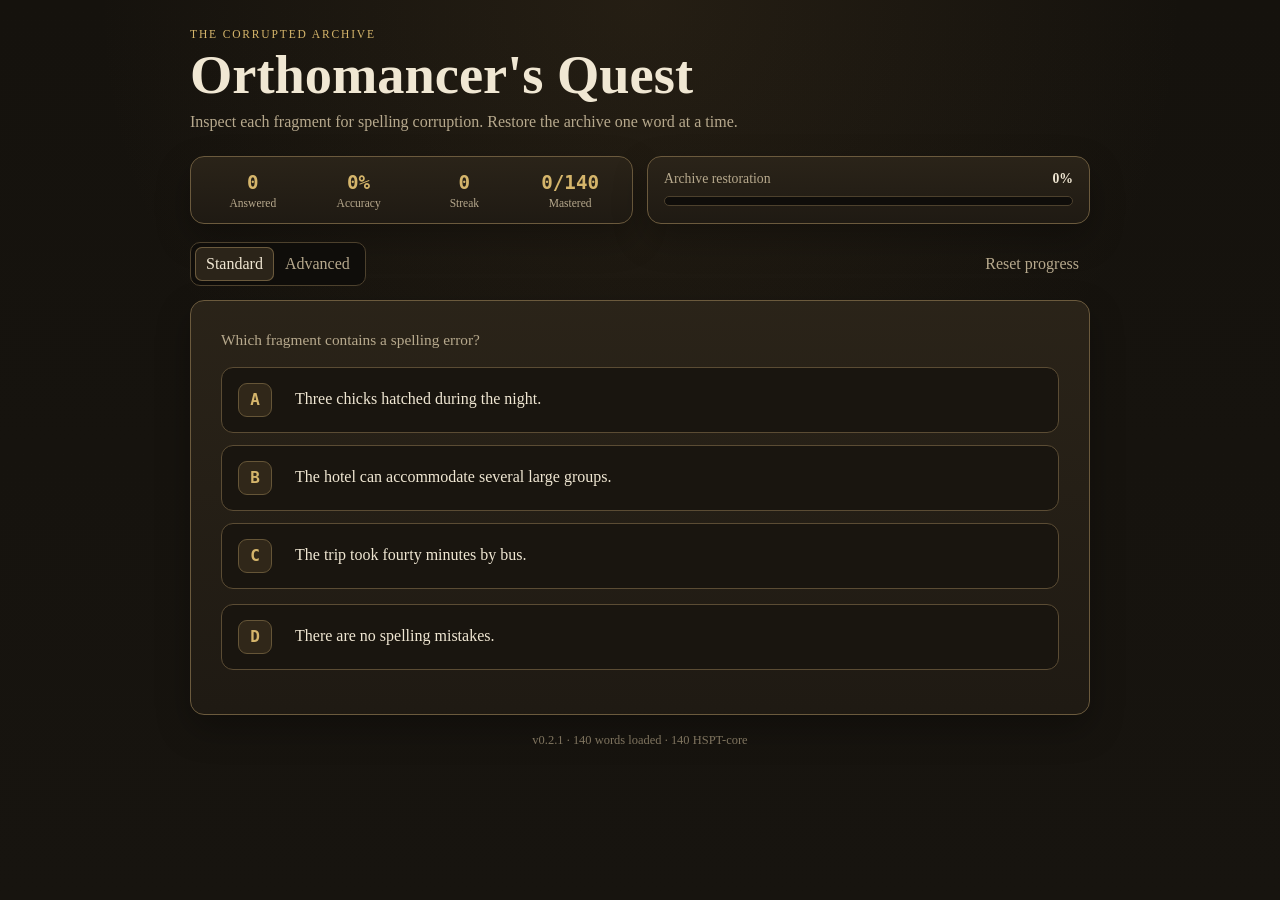
==== index.html @ dee21d88 "Cache-bust static assets with app version" ====
<!doctype html>
<html lang="en">
<head>
  <meta charset="utf-8">
  <meta name="viewport" content="width=device-width, initial-scale=1">
  <meta name="theme-color" content="#17140f">
  <title>Orthomancer's Quest</title>
  <link rel="stylesheet" href="style.css?v=0.2.1">
</head>
<body>
  <main class="app-shell">
    <header>
      <div class="kicker">The Corrupted Archive</div>
      <h1>Orthomancer's Quest</h1>
      <p class="subtitle">Inspect each fragment for spelling corruption. Restore the archive one word at a time.</p>
    </header>

    <section class="top-grid" aria-label="Progress">
      <div class="panel stats">
        <div class="stat">
          <span class="stat-value" id="answered">0</span>
          <span class="stat-label">Answered</span>
        </div>
        <div class="stat">
          <span class="stat-value" id="accuracy">0%</span>
          <span class="stat-label">Accuracy</span>
        </div>
        <div class="stat">
          <span class="stat-value" id="streak">0</span>
          <span class="stat-label">Streak</span>
        </div>
        <div class="stat">
          <span class="stat-value"><span id="mastered">0</span>/<span id="mastered-total">0</span></span>
          <span class="stat-label">Mastered</span>
        </div>
      </div>

      <div class="panel restoration">
        <div class="restoration-row">
          <span class="restoration-title">Archive restoration</span>
          <strong id="restoration-percent">0%</strong>
        </div>
        <div class="progress-track" aria-hidden="true">
          <div class="progress-fill" id="restoration-fill"></div>
        </div>
      </div>
    </section>

    <div class="controls">
      <div class="mode-switch" aria-label="Difficulty mode">
        <button id="mode-standard" type="button">Standard</button>
        <button id="mode-advanced" type="button">Advanced</button>
      </div>
      <button class="reset-button" id="reset-progress" type="button">Reset progress</button>
    </div>

    <section class="panel study-card" aria-live="polite">
      <p class="prompt" id="prompt"></p>
      <div class="sentences" id="sentences"></div>
      <div class="feedback hidden" id="feedback"></div>
      <div class="next-row">
        <button class="next-button hidden" id="next-button" type="button">Next fragment</button>
      </div>
    </section>

    <p class="footer-note"><span id="build-version">Build loading…</span> · <span id="corpus-status">Corpus loading…</span></p>
  </main>

  <script src="words.js?v=0.2.1"></script>
  <script src="app.js?v=0.2.1"></script>
</body>
</html>
---- style.css ----
:root {
  color-scheme: dark;
  --bg: #17140f;
  --panel: #211c14;
  --panel-2: #2b2419;
  --border: #6b5a3d;
  --text: #f0e7d3;
  --muted: #b7a98d;
  --accent: #d5b56b;
  --accent-2: #8aa57a;
  --danger: #bf6f62;
  --good: #7da070;
  --shadow: rgba(0, 0, 0, 0.28);
}

* { box-sizing: border-box; }

body {
  margin: 0;
  min-height: 100vh;
  background:
    radial-gradient(circle at top, rgba(133, 103, 58, 0.14), transparent 34rem),
    linear-gradient(180deg, #15120d 0%, var(--bg) 100%);
  color: var(--text);
  font-family: Georgia, "Times New Roman", serif;
}

button {
  font: inherit;
}

.app-shell {
  width: min(900px, calc(100% - 28px));
  margin: 0 auto;
  padding: 28px 0 48px;
}

header {
  margin-bottom: 22px;
}

.kicker {
  color: var(--accent);
  text-transform: uppercase;
  letter-spacing: 0.16em;
  font-size: 0.72rem;
  margin-bottom: 8px;
}

h1 {
  font-size: clamp(2rem, 6vw, 3.4rem);
  line-height: 1;
  margin: 0 0 8px;
  font-weight: 600;
}

.subtitle {
  color: var(--muted);
  margin: 0;
  max-width: 680px;
  line-height: 1.5;
}

.top-grid {
  display: grid;
  grid-template-columns: 1fr 1fr;
  gap: 14px;
  margin-bottom: 18px;
}

.panel {
  background: linear-gradient(180deg, rgba(43, 36, 25, 0.96), rgba(31, 26, 19, 0.98));
  border: 1px solid var(--border);
  border-radius: 14px;
  box-shadow: 0 14px 34px var(--shadow);
}

.stats {
  display: grid;
  grid-template-columns: repeat(4, 1fr);
  gap: 10px;
  padding: 14px;
}

.stat {
  text-align: center;
}

.stat-value {
  display: block;
  font-family: ui-monospace, SFMono-Regular, Menlo, Consolas, monospace;
  color: var(--accent);
  font-size: 1.2rem;
  font-weight: 700;
}

.stat-label {
  display: block;
  color: var(--muted);
  font-size: 0.72rem;
  margin-top: 3px;
}

.restoration {
  padding: 14px 16px;
}

.restoration-row {
  display: flex;
  justify-content: space-between;
  gap: 12px;
  font-size: 0.86rem;
  margin-bottom: 9px;
}

.restoration-title {
  color: var(--muted);
}

.progress-track {
  height: 10px;
  border-radius: 999px;
  background: #0f0d0a;
  border: 1px solid #4d412d;
  overflow: hidden;
}

.progress-fill {
  height: 100%;
  width: 0;
  background: linear-gradient(90deg, #7d8459, #c5a45e);
  transition: width 220ms ease;
}

.controls {
  display: flex;
  justify-content: space-between;
  gap: 12px;
  align-items: center;
  margin-bottom: 14px;
}

.mode-switch {
  display: inline-flex;
  padding: 4px;
  border-radius: 10px;
  background: #0f0d0a;
  border: 1px solid #4d412d;
}

.mode-switch button,
.reset-button {
  border: 0;
  border-radius: 7px;
  padding: 8px 11px;
  cursor: pointer;
  color: var(--muted);
  background: transparent;
}

.mode-switch button.active {
  background: var(--panel-2);
  color: var(--text);
  box-shadow: inset 0 0 0 1px var(--border);
}

.reset-button:hover,
.mode-switch button:hover {
  color: var(--text);
}

.study-card {
  padding: clamp(18px, 4vw, 30px);
}

.prompt {
  color: var(--muted);
  margin: 0 0 18px;
  font-size: 0.96rem;
}

.sentences {
  display: grid;
  gap: 12px;
}

.sentence-choice {
  width: 100%;
  display: grid;
  grid-template-columns: 44px 1fr;
  gap: 13px;
  align-items: start;
  text-align: left;
  border: 1px solid #5b4c34;
  background: #19150f;
  color: var(--text);
  border-radius: 12px;
  padding: 15px 16px;
  cursor: pointer;
  line-height: 1.5;
  transition: transform 100ms ease, border-color 100ms ease, background 100ms ease;
}

.sentence-choice:hover:not(:disabled) {
  transform: translateY(-1px);
  border-color: var(--accent);
  background: #201a12;
}

.sentence-choice:focus-visible,
.word-token:focus-visible,
.next-button:focus-visible,
.mode-switch button:focus-visible,
.reset-button:focus-visible {
  outline: 2px solid var(--accent);
  outline-offset: 2px;
}

.sentence-choice:disabled {
  cursor: default;
  opacity: 0.62;
}

.sentence-choice.selected {
  opacity: 1;
  border-color: var(--accent);
  background: #241d13;
}

.choice-letter {
  display: inline-grid;
  place-items: center;
  width: 34px;
  height: 34px;
  border-radius: 9px;
  background: #302719;
  border: 1px solid #655537;
  color: var(--accent);
  font-family: ui-monospace, SFMono-Regular, Menlo, Consolas, monospace;
  font-weight: 800;
}

.sentence-text {
  padding-top: 4px;
}

.no-mistakes {
  margin-top: 3px;
}

.word-token {
  border: 0;
  border-bottom: 1px solid transparent;
  background: transparent;
  color: inherit;
  padding: 0 2px 2px;
  cursor: pointer;
}

.word-token:hover {
  color: var(--accent);
  border-bottom-color: var(--accent);
}

.word-token.token-correct {
  color: #b7d4a8;
  border-bottom-color: var(--good);
}

.word-token.token-wrong {
  color: #e1a196;
  border-bottom-color: var(--danger);
}

.feedback {
  margin-top: 16px;
  border-radius: 11px;
  padding: 14px 16px;
  line-height: 1.45;
  border: 1px solid;
}

.feedback.correct {
  background: rgba(96, 126, 82, 0.14);
  border-color: #647f57;
}

.feedback.wrong {
  background: rgba(151, 76, 66, 0.13);
  border-color: #865248;
}

.feedback-heading {
  font-weight: 700;
  margin-bottom: 4px;
}

.mastery-note {
  display: inline-block;
  margin-left: 8px;
  color: var(--muted);
  font-size: 0.82rem;
}

.next-row {
  display: flex;
  justify-content: flex-end;
  margin-top: 14px;
}

.next-button {
  border: 1px solid #8a744c;
  background: #3a2f1e;
  color: var(--text);
  border-radius: 10px;
  padding: 11px 18px;
  cursor: pointer;
  font-weight: 700;
}

.next-button:hover {
  background: #463924;
}

.hidden {
  display: none !important;
}

.footer-note {
  color: #7f745f;
  text-align: center;
  font-size: 0.78rem;
  margin-top: 18px;
}

@media (max-width: 680px) {
  .app-shell {
    width: min(100% - 18px, 900px);
    padding-top: 18px;
  }

  .top-grid {
    grid-template-columns: 1fr;
  }

  .controls {
    align-items: stretch;
    flex-direction: column;
  }

  .mode-switch {
    display: grid;
    grid-template-columns: 1fr 1fr;
  }

  .stats {
    padding: 12px 8px;
  }

  .stat-value {
    font-size: 1rem;
  }

  .sentence-choice {
    grid-template-columns: 39px 1fr;
    gap: 10px;
    padding: 13px 12px;
  }

  .choice-letter {
    width: 31px;
    height: 31px;
  }
}
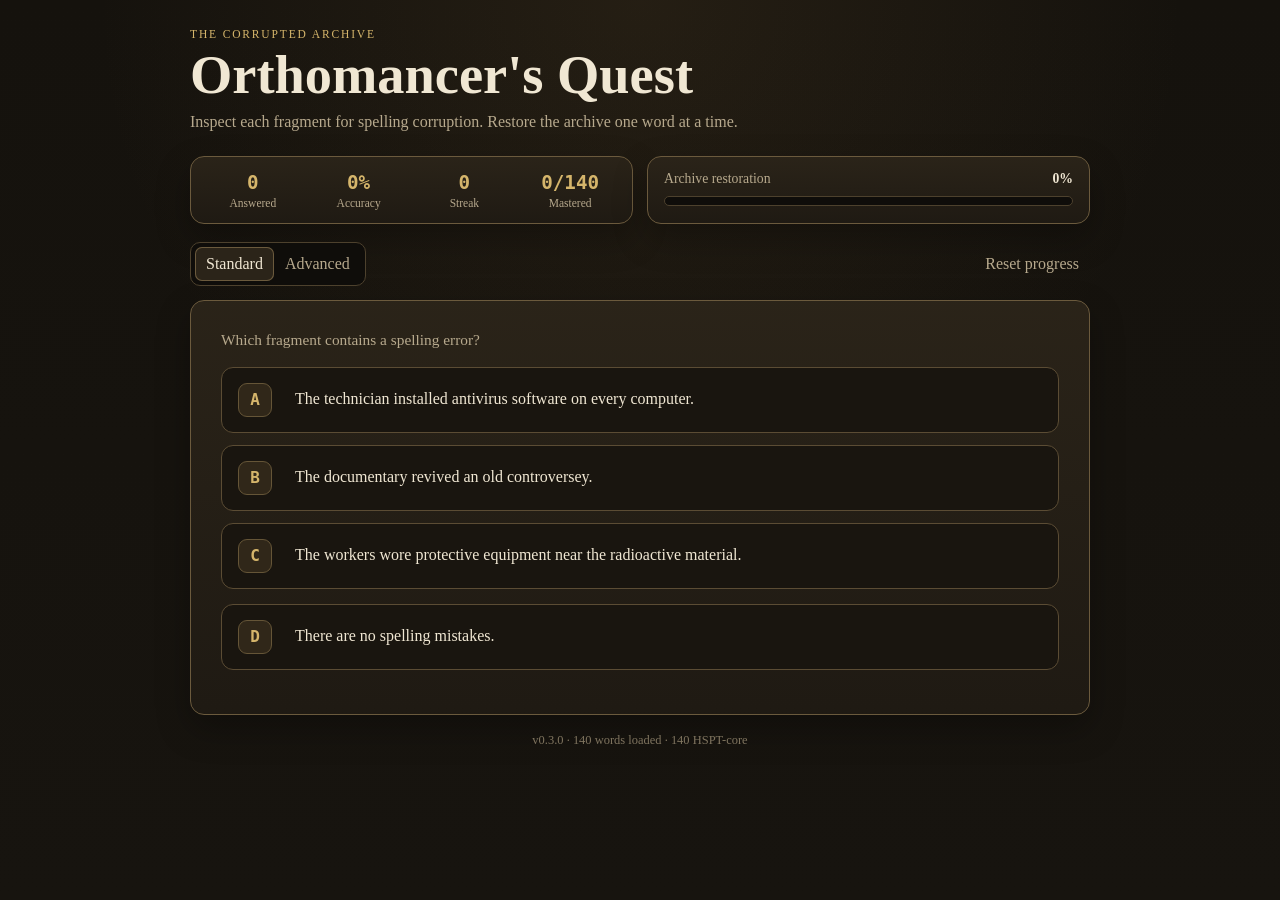
==== commit f5fd3929: "Load versioned deterministic game core before UI" ====
--- a/index.html
+++ b/index.html
@@ -5,7 +5,7 @@
   <meta name="viewport" content="width=device-width, initial-scale=1">
   <meta name="theme-color" content="#17140f">
   <title>Orthomancer's Quest</title>
-  <link rel="stylesheet" href="style.css?v=0.2.1">
+  <link rel="stylesheet" href="style.css?v=0.3.0">
 </head>
 <body>
   <main class="app-shell">
@@ -66,7 +66,8 @@
     <p class="footer-note"><span id="build-version">Build loading…</span> · <span id="corpus-status">Corpus loading…</span></p>
   </main>
 
-  <script src="words.js?v=0.2.1"></script>
-  <script src="app.js?v=0.2.1"></script>
+  <script src="words.js?v=0.3.0"></script>
+  <script src="game-core.js?v=0.3.0"></script>
+  <script src="app.js?v=0.3.0"></script>
 </body>
 </html>
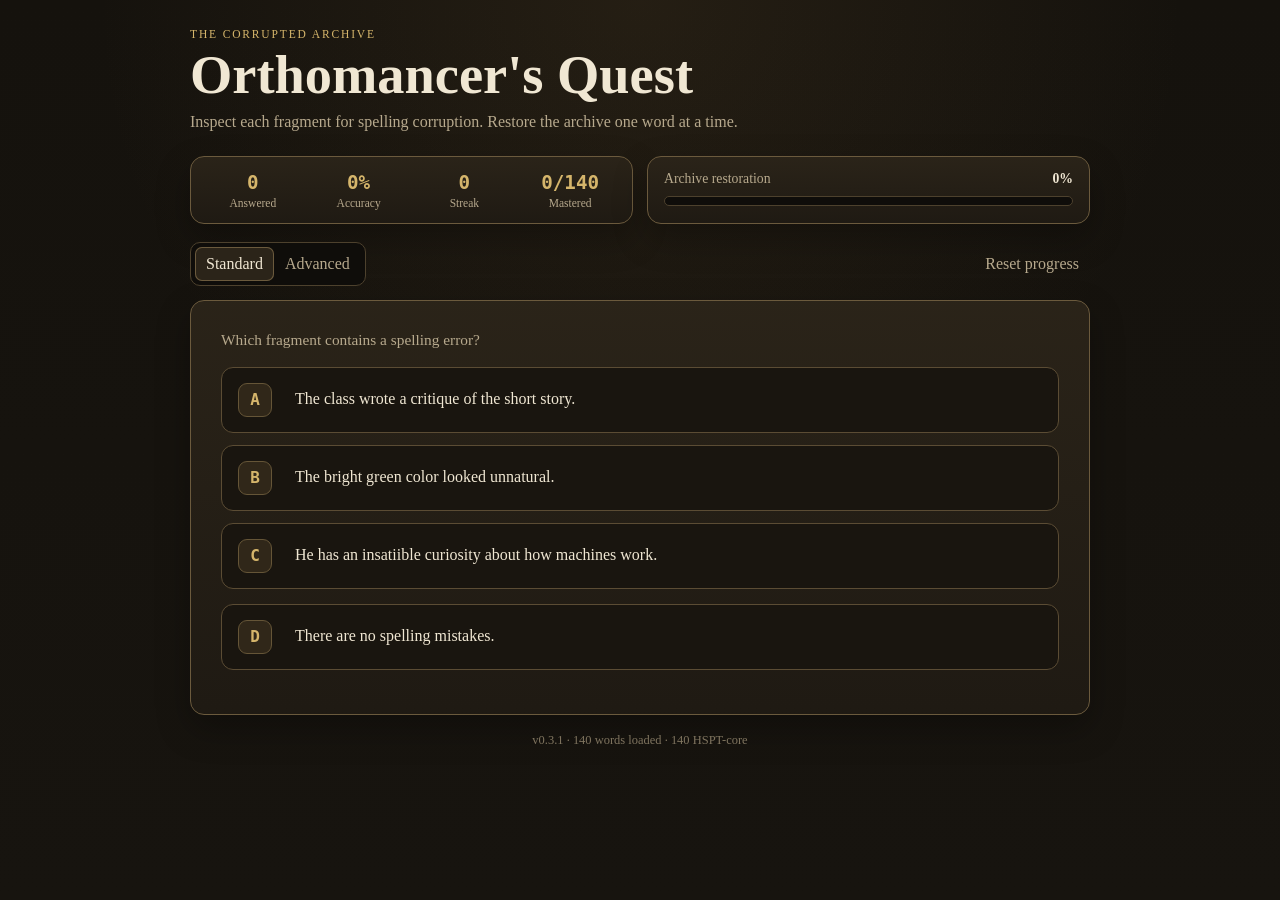
==== commit c8040832: "Cache-bust v0.3.1 adaptive review assets" ====
--- a/index.html
+++ b/index.html
@@ -5,7 +5,7 @@
   <meta name="viewport" content="width=device-width, initial-scale=1">
   <meta name="theme-color" content="#17140f">
   <title>Orthomancer's Quest</title>
-  <link rel="stylesheet" href="style.css?v=0.3.0">
+  <link rel="stylesheet" href="style.css?v=0.3.1">
 </head>
 <body>
   <main class="app-shell">
@@ -66,8 +66,8 @@
     <p class="footer-note"><span id="build-version">Build loading…</span> · <span id="corpus-status">Corpus loading…</span></p>
   </main>
 
-  <script src="words.js?v=0.3.0"></script>
-  <script src="game-core.js?v=0.3.0"></script>
-  <script src="app.js?v=0.3.0"></script>
+  <script src="words.js?v=0.3.1"></script>
+  <script src="game-core.js?v=0.3.1"></script>
+  <script src="app.js?v=0.3.1"></script>
 </body>
 </html>
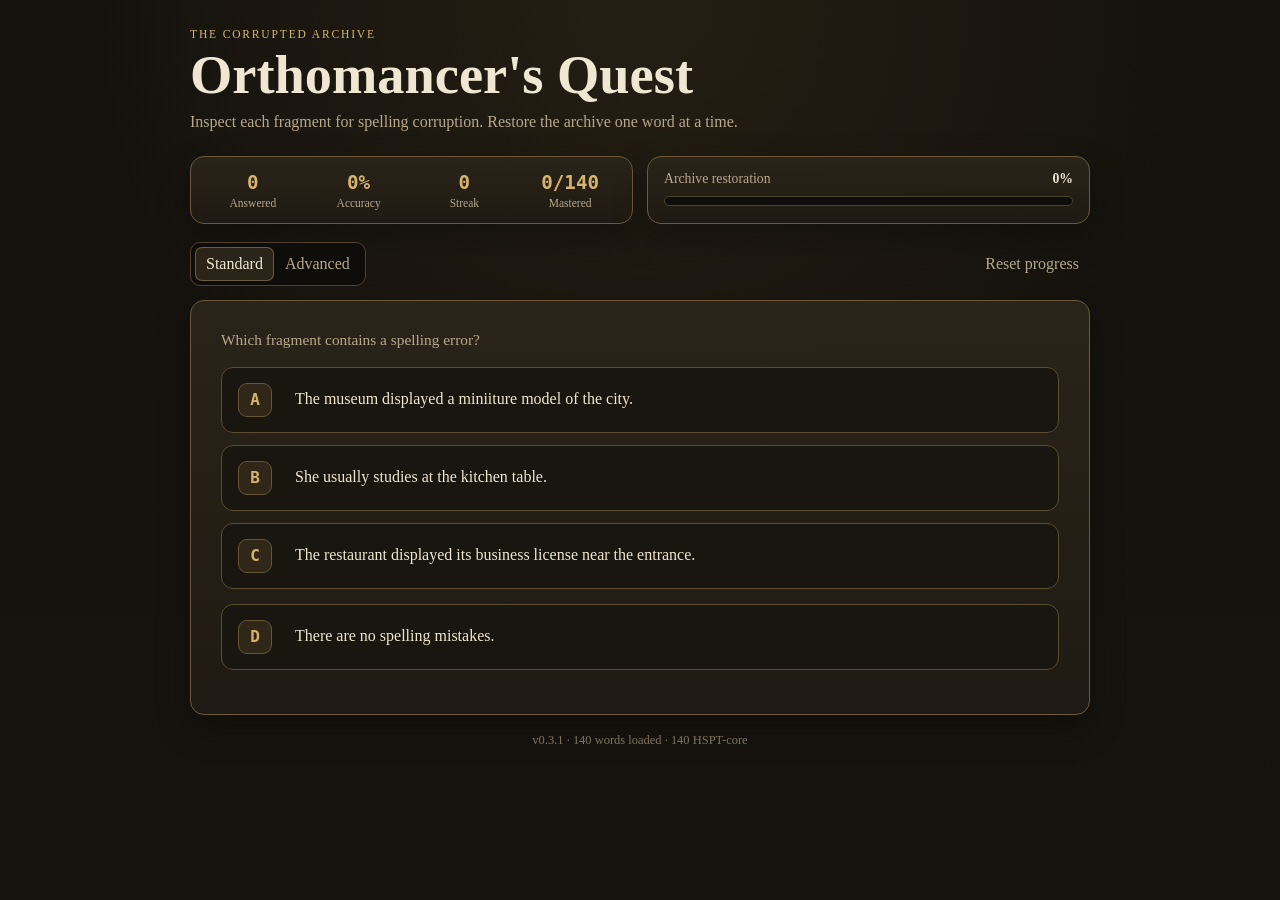
==== commit 451144b0: "Load curated HSPT corpus overrides" ====
--- a/index.html
+++ b/index.html
@@ -67,6 +67,7 @@
   </main>
 
   <script src="words.js?v=0.3.1"></script>
+  <script src="corpus-curation.js?v=0.3.1"></script>
   <script src="game-core.js?v=0.3.1"></script>
   <script src="app.js?v=0.3.1"></script>
 </body>
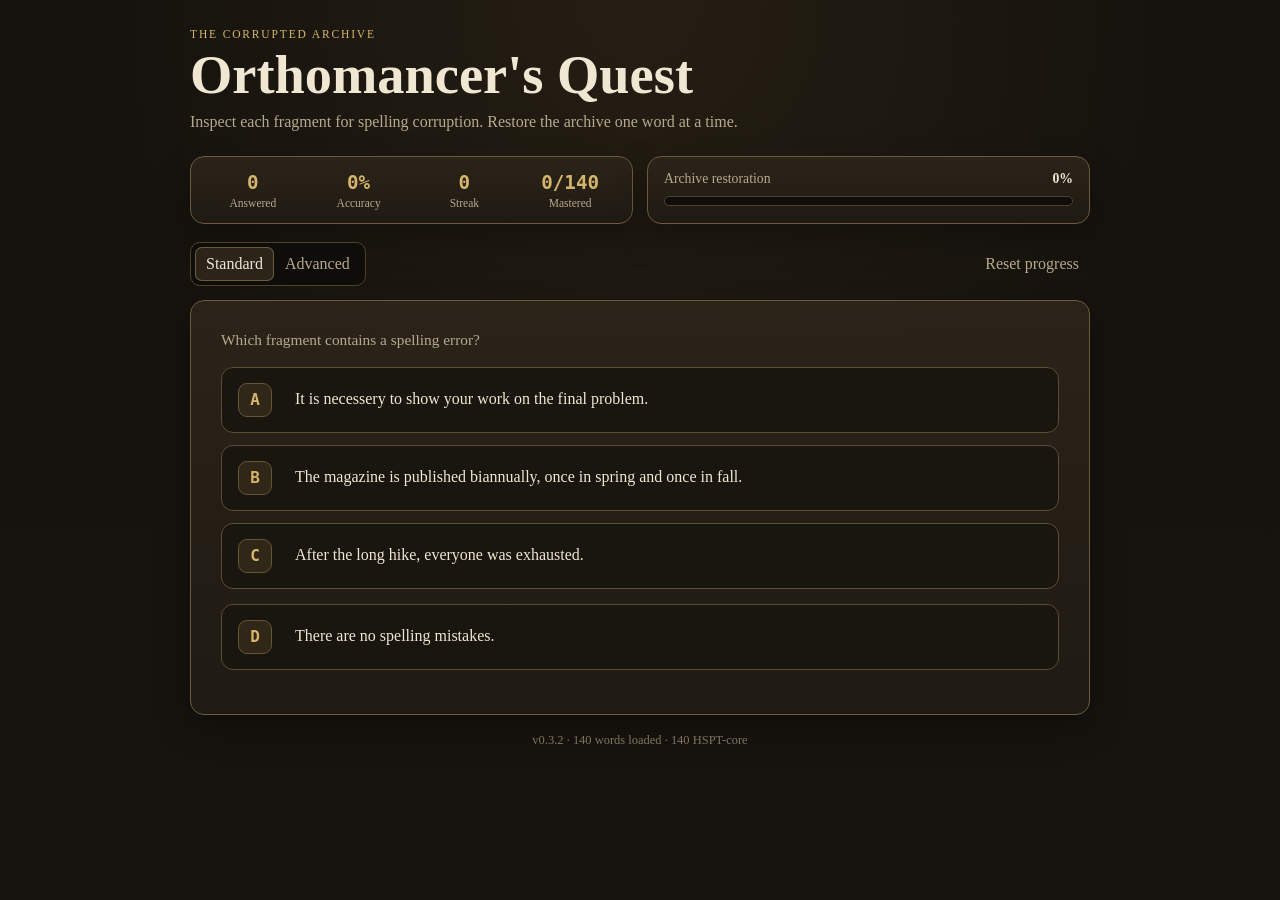
==== commit 8e408405: "Cache-bust corpus QA build" ====
--- a/index.html
+++ b/index.html
@@ -5,7 +5,7 @@
   <meta name="viewport" content="width=device-width, initial-scale=1">
   <meta name="theme-color" content="#17140f">
   <title>Orthomancer's Quest</title>
-  <link rel="stylesheet" href="style.css?v=0.3.1">
+  <link rel="stylesheet" href="style.css?v=0.3.2">
 </head>
 <body>
   <main class="app-shell">
@@ -66,9 +66,9 @@
     <p class="footer-note"><span id="build-version">Build loading…</span> · <span id="corpus-status">Corpus loading…</span></p>
   </main>
 
-  <script src="words.js?v=0.3.1"></script>
-  <script src="corpus-curation.js?v=0.3.1"></script>
-  <script src="game-core.js?v=0.3.1"></script>
-  <script src="app.js?v=0.3.1"></script>
+  <script src="words.js?v=0.3.2"></script>
+  <script src="corpus-curation.js?v=0.3.2"></script>
+  <script src="game-core.js?v=0.3.2"></script>
+  <script src="app.js?v=0.3.2"></script>
 </body>
 </html>
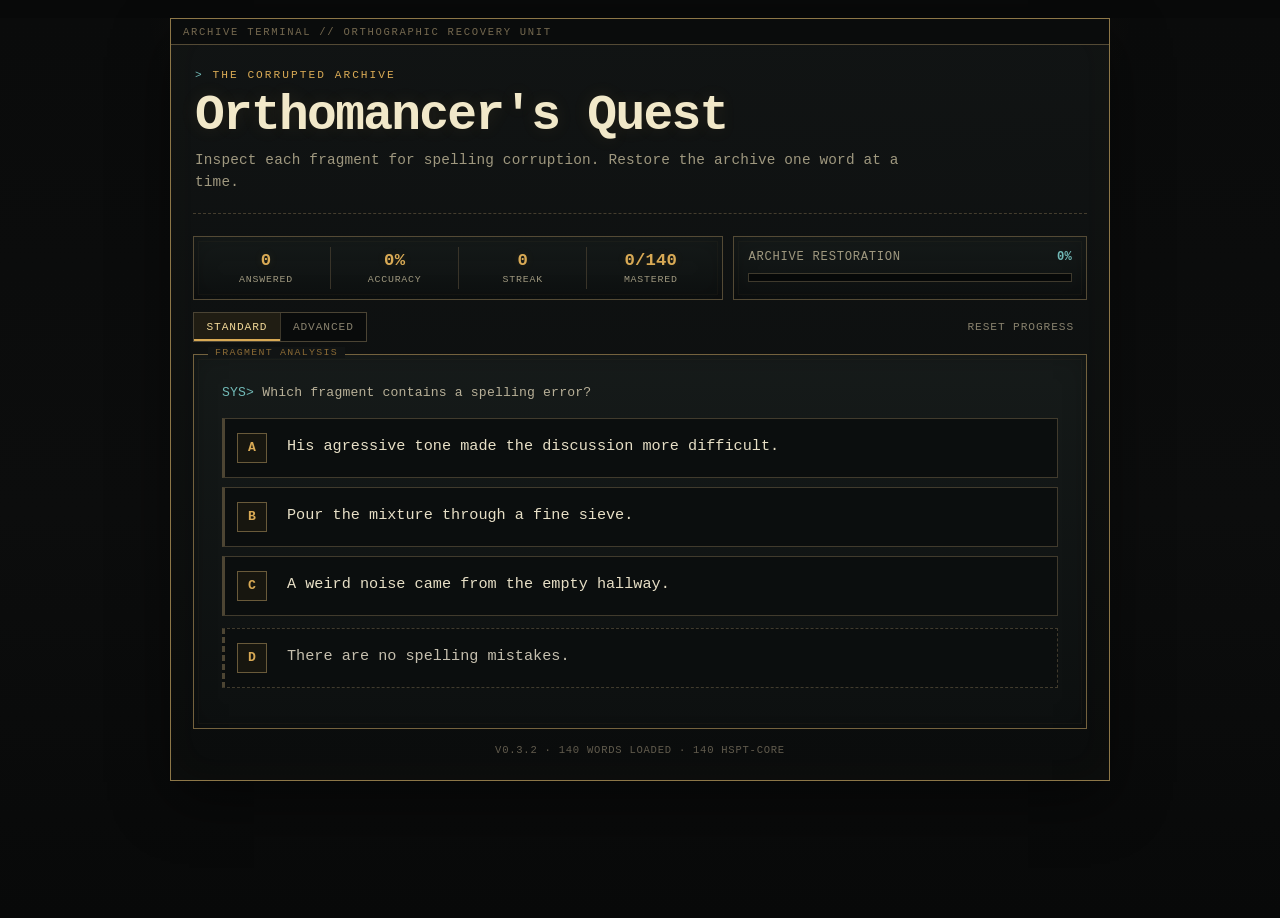
==== commit bb2ef830: "Bump visual redesign build to v0.4.0" ====
--- a/index.html
+++ b/index.html
@@ -3,9 +3,9 @@
 <head>
   <meta charset="utf-8">
   <meta name="viewport" content="width=device-width, initial-scale=1">
-  <meta name="theme-color" content="#17140f">
+  <meta name="theme-color" content="#0c0d0d">
   <title>Orthomancer's Quest</title>
-  <link rel="stylesheet" href="style.css?v=0.3.2">
+  <link rel="stylesheet" href="style.css?v=0.4.0">
 </head>
 <body>
   <main class="app-shell">
@@ -66,9 +66,9 @@
     <p class="footer-note"><span id="build-version">Build loading…</span> · <span id="corpus-status">Corpus loading…</span></p>
   </main>
 
-  <script src="words.js?v=0.3.2"></script>
-  <script src="corpus-curation.js?v=0.3.2"></script>
-  <script src="game-core.js?v=0.3.2"></script>
-  <script src="app.js?v=0.3.2"></script>
+  <script src="words.js?v=0.4.0"></script>
+  <script src="corpus-curation.js?v=0.4.0"></script>
+  <script src="game-core.js?v=0.4.0"></script>
+  <script src="app.js?v=0.4.0"></script>
 </body>
 </html>
--- a/style.css
+++ b/style.css
@@ -1,28 +1,55 @@
 :root {
   color-scheme: dark;
-  --bg: #17140f;
-  --panel: #211c14;
-  --panel-2: #2b2419;
-  --border: #6b5a3d;
-  --text: #f0e7d3;
-  --muted: #b7a98d;
-  --accent: #d5b56b;
-  --accent-2: #8aa57a;
-  --danger: #bf6f62;
-  --good: #7da070;
-  --shadow: rgba(0, 0, 0, 0.28);
+  --bg: #0c0d0d;
+  --screen: #111414;
+  --screen-2: #161b1a;
+  --screen-3: #0a0c0c;
+  --line: #544a35;
+  --line-bright: #8d7748;
+  --text: #e7dfc6;
+  --muted: #9f987f;
+  --amber: #d9aa55;
+  --amber-dim: #8a6a35;
+  --cyan: #71b9b6;
+  --cyan-dim: #365f5d;
+  --danger: #d37767;
+  --good: #91ba78;
+  --shadow: rgba(0, 0, 0, 0.48);
+  --mono: "Courier New", Courier, ui-monospace, SFMono-Regular, Menlo, Consolas, monospace;
 }
 
 * { box-sizing: border-box; }
+
+html {
+  background: #080909;
+}
 
 body {
   margin: 0;
   min-height: 100vh;
+  min-height: 100dvh;
   background:
-    radial-gradient(circle at top, rgba(133, 103, 58, 0.14), transparent 34rem),
-    linear-gradient(180deg, #15120d 0%, var(--bg) 100%);
+    radial-gradient(circle at 50% -10%, rgba(217, 170, 85, 0.08), transparent 32rem),
+    linear-gradient(180deg, #0a0b0b 0%, var(--bg) 55%, #080909 100%);
   color: var(--text);
-  font-family: Georgia, "Times New Roman", serif;
+  font-family: var(--mono);
+  letter-spacing: 0.01em;
+}
+
+body::before {
+  content: "";
+  position: fixed;
+  inset: 0;
+  pointer-events: none;
+  z-index: 10;
+  opacity: 0.12;
+  background: repeating-linear-gradient(
+    180deg,
+    rgba(255, 255, 255, 0.045) 0,
+    rgba(255, 255, 255, 0.045) 1px,
+    transparent 1px,
+    transparent 4px
+  );
 }
 
 button {
@@ -30,105 +57,156 @@
 }
 
 .app-shell {
-  width: min(900px, calc(100% - 28px));
-  margin: 0 auto;
-  padding: 28px 0 48px;
+  position: relative;
+  width: min(940px, calc(100% - 28px));
+  margin: 18px auto 34px;
+  padding: 0 22px 24px;
+  border: 1px solid var(--line-bright);
+  background: linear-gradient(180deg, rgba(17, 20, 20, 0.985), rgba(10, 12, 12, 0.99));
+  box-shadow: 0 20px 55px var(--shadow), inset 0 0 42px rgba(217, 170, 85, 0.025);
+}
+
+.app-shell::before {
+  content: "ARCHIVE TERMINAL // ORTHOGRAPHIC RECOVERY UNIT";
+  display: block;
+  margin: 0 -22px 22px;
+  padding: 7px 12px 6px;
+  border-bottom: 1px solid var(--line);
+  background: #0a0c0c;
+  color: #74684f;
+  font-size: 0.66rem;
+  letter-spacing: 0.16em;
 }
 
 header {
-  margin-bottom: 22px;
+  position: relative;
+  margin: 0 0 22px;
+  padding: 2px 2px 20px;
+  border-bottom: 1px dashed #443d2e;
 }
 
 .kicker {
-  color: var(--accent);
+  color: var(--amber);
   text-transform: uppercase;
-  letter-spacing: 0.16em;
-  font-size: 0.72rem;
-  margin-bottom: 8px;
+  letter-spacing: 0.18em;
+  font-size: 0.7rem;
+  margin-bottom: 9px;
+}
+
+.kicker::before {
+  content: "> ";
+  color: var(--cyan);
 }
 
 h1 {
-  font-size: clamp(2rem, 6vw, 3.4rem);
-  line-height: 1;
   margin: 0 0 8px;
-  font-weight: 600;
+  color: #f1e8c9;
+  font-size: clamp(1.85rem, 5vw, 3.1rem);
+  line-height: 1.05;
+  font-weight: 700;
+  letter-spacing: -0.035em;
+  text-shadow: 0 0 18px rgba(217, 170, 85, 0.11);
 }
 
 .subtitle {
   color: var(--muted);
   margin: 0;
-  max-width: 680px;
+  max-width: 720px;
   line-height: 1.5;
+  font-size: 0.9rem;
 }
 
 .top-grid {
   display: grid;
-  grid-template-columns: 1fr 1fr;
-  gap: 14px;
-  margin-bottom: 18px;
+  grid-template-columns: 1.2fr 0.8fr;
+  gap: 10px;
+  margin-bottom: 12px;
 }
 
 .panel {
-  background: linear-gradient(180deg, rgba(43, 36, 25, 0.96), rgba(31, 26, 19, 0.98));
-  border: 1px solid var(--border);
-  border-radius: 14px;
-  box-shadow: 0 14px 34px var(--shadow);
+  position: relative;
+  background: linear-gradient(180deg, rgba(22, 27, 26, 0.96), rgba(13, 16, 16, 0.98));
+  border: 1px solid var(--line);
+  border-radius: 0;
+  box-shadow: inset 0 0 24px rgba(0, 0, 0, 0.22);
+}
+
+.panel::after {
+  content: "";
+  position: absolute;
+  inset: 4px;
+  pointer-events: none;
+  border: 1px solid rgba(217, 170, 85, 0.035);
 }
 
 .stats {
   display: grid;
   grid-template-columns: repeat(4, 1fr);
-  gap: 10px;
-  padding: 14px;
+  gap: 0;
+  padding: 10px 8px;
 }
 
 .stat {
+  position: relative;
   text-align: center;
+  padding: 4px 8px;
+}
+
+.stat + .stat {
+  border-left: 1px solid #393429;
 }
 
 .stat-value {
   display: block;
-  font-family: ui-monospace, SFMono-Regular, Menlo, Consolas, monospace;
-  color: var(--accent);
-  font-size: 1.2rem;
+  color: var(--amber);
+  font-size: 1.08rem;
   font-weight: 700;
+  text-shadow: 0 0 10px rgba(217, 170, 85, 0.12);
 }
 
 .stat-label {
   display: block;
   color: var(--muted);
-  font-size: 0.72rem;
-  margin-top: 3px;
+  font-size: 0.62rem;
+  text-transform: uppercase;
+  letter-spacing: 0.08em;
+  margin-top: 4px;
 }
 
 .restoration {
-  padding: 14px 16px;
+  padding: 13px 14px;
 }
 
 .restoration-row {
   display: flex;
   justify-content: space-between;
   gap: 12px;
-  font-size: 0.86rem;
+  font-size: 0.76rem;
   margin-bottom: 9px;
 }
 
 .restoration-title {
   color: var(--muted);
+  text-transform: uppercase;
+  letter-spacing: 0.06em;
+}
+
+.restoration strong {
+  color: var(--cyan);
 }
 
 .progress-track {
-  height: 10px;
-  border-radius: 999px;
-  background: #0f0d0a;
-  border: 1px solid #4d412d;
+  height: 9px;
+  background: #060808;
+  border: 1px solid #3f3a2d;
   overflow: hidden;
 }
 
 .progress-fill {
   height: 100%;
   width: 0;
-  background: linear-gradient(90deg, #7d8459, #c5a45e);
+  background: repeating-linear-gradient(90deg, var(--cyan) 0 8px, #4b817f 8px 10px);
+  box-shadow: 0 0 10px rgba(113, 185, 182, 0.25);
   transition: width 220ms ease;
 }
 
@@ -137,31 +215,47 @@
   justify-content: space-between;
   gap: 12px;
   align-items: center;
-  margin-bottom: 14px;
+  margin-bottom: 12px;
 }
 
 .mode-switch {
-  display: inline-flex;
-  padding: 4px;
-  border-radius: 10px;
-  background: #0f0d0a;
-  border: 1px solid #4d412d;
+  display: inline-grid;
+  grid-template-columns: repeat(2, 1fr);
+  border: 1px solid #4b4434;
+  background: #090b0b;
 }
 
 .mode-switch button,
 .reset-button {
   border: 0;
-  border-radius: 7px;
-  padding: 8px 11px;
+  border-radius: 0;
+  padding: 8px 12px;
   cursor: pointer;
-  color: var(--muted);
+  color: #88816d;
   background: transparent;
-}
-
-.mode-switch button.active {
-  background: var(--panel-2);
-  color: var(--text);
-  box-shadow: inset 0 0 0 1px var(--border);
+  text-transform: uppercase;
+  letter-spacing: 0.08em;
+  font-size: 0.7rem;
+}
+
+.mode-switch button + button {
+  border-left: 1px solid #3d382b;
+}
+
+.mode-switch button:first-child.active {
+  color: #f0d797;
+  background: rgba(217, 170, 85, 0.11);
+  box-shadow: inset 0 -2px 0 var(--amber);
+}
+
+.mode-switch button:nth-child(2).active {
+  color: #a6ddda;
+  background: rgba(113, 185, 182, 0.1);
+  box-shadow: inset 0 -2px 0 var(--cyan);
+}
+
+.reset-button {
+  border: 1px solid transparent;
 }
 
 .reset-button:hover,
@@ -169,42 +263,68 @@
   color: var(--text);
 }
 
+.reset-button:hover {
+  border-color: #57453e;
+  color: #d9a69c;
+}
+
 .study-card {
-  padding: clamp(18px, 4vw, 30px);
+  padding: clamp(18px, 4vw, 28px);
+  border-color: #74623e;
+}
+
+.study-card::before {
+  content: "FRAGMENT ANALYSIS";
+  position: absolute;
+  top: -8px;
+  left: 14px;
+  padding: 0 7px;
+  background: var(--screen);
+  color: var(--amber-dim);
+  font-size: 0.62rem;
+  letter-spacing: 0.13em;
 }
 
 .prompt {
-  color: var(--muted);
-  margin: 0 0 18px;
-  font-size: 0.96rem;
+  color: #b8b098;
+  margin: 0 0 16px;
+  font-size: 0.82rem;
+  line-height: 1.45;
+}
+
+.prompt::before {
+  content: "SYS> ";
+  color: var(--cyan);
 }
 
 .sentences {
   display: grid;
-  gap: 12px;
+  gap: 9px;
 }
 
 .sentence-choice {
   width: 100%;
   display: grid;
-  grid-template-columns: 44px 1fr;
-  gap: 13px;
+  grid-template-columns: 38px 1fr;
+  gap: 12px;
   align-items: start;
   text-align: left;
-  border: 1px solid #5b4c34;
-  background: #19150f;
+  border: 1px solid #413b2d;
+  border-left: 3px solid #4d4533;
+  background: #0b0e0e;
   color: var(--text);
-  border-radius: 12px;
-  padding: 15px 16px;
+  border-radius: 0;
+  padding: 14px 15px 14px 12px;
   cursor: pointer;
-  line-height: 1.5;
-  transition: transform 100ms ease, border-color 100ms ease, background 100ms ease;
+  line-height: 1.55;
+  transition: border-color 90ms ease, background 90ms ease, box-shadow 90ms ease;
 }
 
 .sentence-choice:hover:not(:disabled) {
-  transform: translateY(-1px);
-  border-color: var(--accent);
-  background: #201a12;
+  border-color: #766341;
+  border-left-color: var(--amber);
+  background: #111513;
+  box-shadow: inset 5px 0 14px rgba(217, 170, 85, 0.035);
 }
 
 .sentence-choice:focus-visible,
@@ -212,114 +332,147 @@
 .next-button:focus-visible,
 .mode-switch button:focus-visible,
 .reset-button:focus-visible {
-  outline: 2px solid var(--accent);
+  outline: 2px solid var(--cyan);
   outline-offset: 2px;
 }
 
 .sentence-choice:disabled {
   cursor: default;
-  opacity: 0.62;
+  opacity: 0.5;
 }
 
 .sentence-choice.selected {
   opacity: 1;
-  border-color: var(--accent);
-  background: #241d13;
+  border-color: var(--cyan-dim);
+  border-left-color: var(--cyan);
+  background: #101817;
+  box-shadow: inset 6px 0 18px rgba(113, 185, 182, 0.05);
 }
 
 .choice-letter {
   display: inline-grid;
   place-items: center;
-  width: 34px;
-  height: 34px;
-  border-radius: 9px;
-  background: #302719;
-  border: 1px solid #655537;
-  color: var(--accent);
-  font-family: ui-monospace, SFMono-Regular, Menlo, Consolas, monospace;
+  width: 30px;
+  height: 30px;
+  border: 1px solid #695a3a;
+  background: #17160f;
+  color: var(--amber);
   font-weight: 800;
+  font-size: 0.82rem;
+}
+
+.sentence-choice.selected .choice-letter {
+  color: var(--cyan);
+  border-color: var(--cyan-dim);
+  background: #0d1918;
 }
 
 .sentence-text {
-  padding-top: 4px;
+  padding-top: 2px;
+  font-family: var(--mono);
+  font-size: 0.95rem;
 }
 
 .no-mistakes {
   margin-top: 3px;
+  border-style: dashed;
+  color: #c5bfae;
 }
 
 .word-token {
   border: 0;
-  border-bottom: 1px solid transparent;
+  border-bottom: 1px dashed #514b3a;
   background: transparent;
   color: inherit;
-  padding: 0 2px 2px;
+  padding: 1px 2px 2px;
   cursor: pointer;
 }
 
 .word-token:hover {
-  color: var(--accent);
-  border-bottom-color: var(--accent);
+  color: #a6ddda;
+  border-bottom-color: var(--cyan);
+  background: rgba(113, 185, 182, 0.06);
 }
 
 .word-token.token-correct {
-  color: #b7d4a8;
+  color: #b7dda2;
   border-bottom-color: var(--good);
 }
 
 .word-token.token-wrong {
-  color: #e1a196;
+  color: #efaa9d;
   border-bottom-color: var(--danger);
 }
 
 .feedback {
-  margin-top: 16px;
-  border-radius: 11px;
-  padding: 14px 16px;
+  margin-top: 14px;
+  padding: 13px 15px;
   line-height: 1.45;
   border: 1px solid;
+  border-left-width: 3px;
+  font-size: 0.86rem;
 }
 
 .feedback.correct {
-  background: rgba(96, 126, 82, 0.14);
-  border-color: #647f57;
+  background: rgba(81, 116, 68, 0.1);
+  border-color: #4f7044;
 }
 
 .feedback.wrong {
-  background: rgba(151, 76, 66, 0.13);
-  border-color: #865248;
+  background: rgba(145, 68, 57, 0.1);
+  border-color: #815045;
 }
 
 .feedback-heading {
   font-weight: 700;
-  margin-bottom: 4px;
+  margin-bottom: 5px;
+  text-transform: uppercase;
+  letter-spacing: 0.05em;
+  font-size: 0.8rem;
+}
+
+.feedback.correct .feedback-heading {
+  color: #add394;
+}
+
+.feedback.wrong .feedback-heading {
+  color: #e29a8d;
 }
 
 .mastery-note {
   display: inline-block;
   margin-left: 8px;
-  color: var(--muted);
-  font-size: 0.82rem;
+  color: var(--cyan);
+  font-size: 0.76rem;
 }
 
 .next-row {
   display: flex;
   justify-content: flex-end;
-  margin-top: 14px;
+  margin-top: 12px;
 }
 
 .next-button {
-  border: 1px solid #8a744c;
-  background: #3a2f1e;
-  color: var(--text);
-  border-radius: 10px;
-  padding: 11px 18px;
+  border: 1px solid var(--line-bright);
+  background: #211b10;
+  color: #ead9aa;
+  border-radius: 0;
+  padding: 10px 16px;
   cursor: pointer;
   font-weight: 700;
+  text-transform: uppercase;
+  letter-spacing: 0.07em;
+  font-size: 0.74rem;
+}
+
+.next-button::after {
+  content: "  >";
+  color: var(--amber);
 }
 
 .next-button:hover {
-  background: #463924;
+  background: #2b2313;
+  border-color: var(--amber);
 }
 
 .hidden {
@@ -327,16 +480,36 @@
 }
 
 .footer-note {
-  color: #7f745f;
+  color: #615b4d;
   text-align: center;
-  font-size: 0.78rem;
-  margin-top: 18px;
+  font-size: 0.66rem;
+  letter-spacing: 0.07em;
+  margin: 15px 0 0;
+  text-transform: uppercase;
+}
+
+@media (prefers-reduced-motion: reduce) {
+  *, *::before, *::after {
+    scroll-behavior: auto !important;
+    transition-duration: 0.001ms !important;
+  }
 }
 
 @media (max-width: 680px) {
   .app-shell {
-    width: min(100% - 18px, 900px);
-    padding-top: 18px;
+    width: calc(100% - 12px);
+    margin: 6px auto 18px;
+    padding: 0 10px 16px;
+  }
+
+  .app-shell::before {
+    margin: 0 -10px 16px;
+    font-size: 0.56rem;
+    letter-spacing: 0.1em;
+  }
+
+  header {
+    padding-bottom: 16px;
   }
 
   .top-grid {
@@ -349,26 +522,79 @@
   }
 
   .mode-switch {
-    display: grid;
-    grid-template-columns: 1fr 1fr;
+    width: 100%;
+  }
+
+  .mode-switch button,
+  .reset-button {
+    min-height: 42px;
+  }
+
+  .reset-button {
+    align-self: flex-end;
   }
 
   .stats {
-    padding: 12px 8px;
+    padding: 9px 4px;
+  }
+
+  .stat {
+    padding: 4px 5px;
   }
 
   .stat-value {
-    font-size: 1rem;
+    font-size: 0.98rem;
+  }
+
+  .stat-label {
+    font-size: 0.56rem;
+    letter-spacing: 0.04em;
+  }
+
+  .study-card {
+    padding: 18px 12px 14px;
   }
 
   .sentence-choice {
-    grid-template-columns: 39px 1fr;
-    gap: 10px;
-    padding: 13px 12px;
+    grid-template-columns: 34px 1fr;
+    gap: 9px;
+    padding: 12px 10px 12px 9px;
   }
 
   .choice-letter {
-    width: 31px;
-    height: 31px;
-  }
-}
+    width: 28px;
+    height: 28px;
+  }
+
+  .sentence-text {
+    font-size: 0.91rem;
+  }
+}
+
+@media (max-width: 420px) {
+  h1 {
+    font-size: 1.65rem;
+  }
+
+  .subtitle {
+    font-size: 0.79rem;
+  }
+
+  .stats {
+    grid-template-columns: repeat(2, 1fr);
+    row-gap: 8px;
+  }
+
+  .stat:nth-child(3) {
+    border-left: 0;
+  }
+
+  .stat:nth-child(n+3) {
+    border-top: 1px solid #302c23;
+    padding-top: 8px;
+  }
+
+  .sentence-choice {
+    line-height: 1.48;
+  }
+}
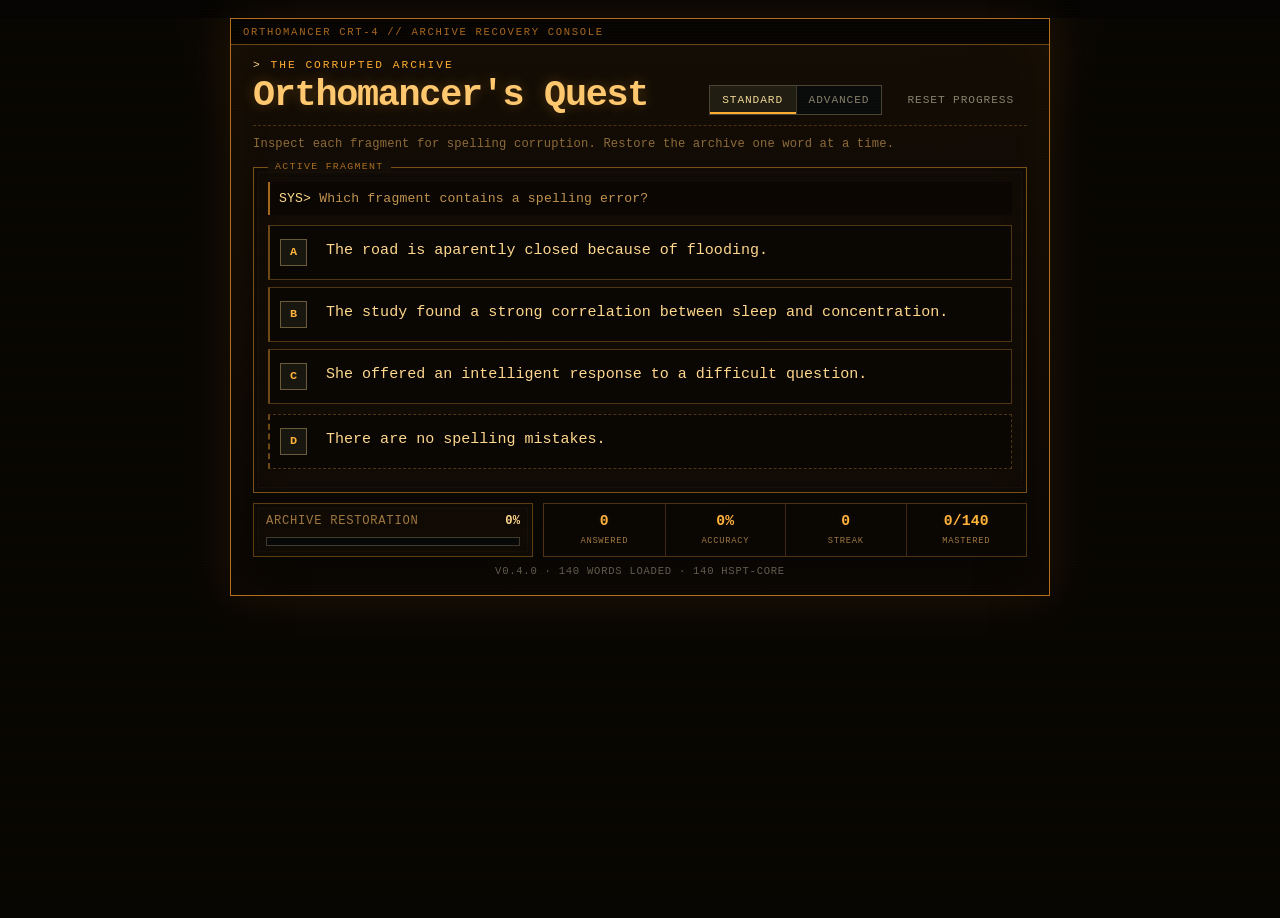
==== commit 2aa6a297: "Promote Focus Terminal layout to the main app shell" ====
--- a/index.html
+++ b/index.html
@@ -3,20 +3,50 @@
 <head>
   <meta charset="utf-8">
   <meta name="viewport" content="width=device-width, initial-scale=1">
-  <meta name="theme-color" content="#0c0d0d">
+  <meta name="theme-color" content="#090704">
   <title>Orthomancer's Quest</title>
   <link rel="stylesheet" href="style.css?v=0.4.0">
+  <link rel="stylesheet" href="focus-terminal.css?v=1">
 </head>
 <body>
   <main class="app-shell">
-    <header>
-      <div class="kicker">The Corrupted Archive</div>
-      <h1>Orthomancer's Quest</h1>
-      <p class="subtitle">Inspect each fragment for spelling corruption. Restore the archive one word at a time.</p>
-    </header>
+    <div class="focus-top">
+      <header>
+        <div class="kicker">The Corrupted Archive</div>
+        <h1>Orthomancer's Quest</h1>
+      </header>
+      <div class="controls">
+        <div class="mode-switch" aria-label="Difficulty mode">
+          <button id="mode-standard" type="button">Standard</button>
+          <button id="mode-advanced" type="button">Advanced</button>
+        </div>
+        <button class="reset-button" id="reset-progress" type="button">Reset progress</button>
+      </div>
+    </div>
 
-    <section class="top-grid" aria-label="Progress">
-      <div class="panel stats">
+    <p class="subtitle">Inspect each fragment for spelling corruption. Restore the archive one word at a time.</p>
+
+    <section class="panel study-card" aria-live="polite">
+      <p class="prompt" id="prompt"></p>
+      <div class="sentences" id="sentences"></div>
+      <div class="feedback hidden" id="feedback"></div>
+      <div class="next-row">
+        <button class="next-button hidden" id="next-button" type="button">Next fragment</button>
+      </div>
+    </section>
+
+    <section class="focus-status">
+      <div class="panel restoration">
+        <div class="restoration-row">
+          <span class="restoration-title">Archive restoration</span>
+          <strong id="restoration-percent">0%</strong>
+        </div>
+        <div class="progress-track" aria-hidden="true">
+          <div class="progress-fill" id="restoration-fill"></div>
+        </div>
+      </div>
+
+      <div class="stats-strip" aria-label="Progress">
         <div class="stat">
           <span class="stat-value" id="answered">0</span>
           <span class="stat-label">Answered</span>
@@ -34,33 +64,6 @@
           <span class="stat-label">Mastered</span>
         </div>
       </div>
-
-      <div class="panel restoration">
-        <div class="restoration-row">
-          <span class="restoration-title">Archive restoration</span>
-          <strong id="restoration-percent">0%</strong>
-        </div>
-        <div class="progress-track" aria-hidden="true">
-          <div class="progress-fill" id="restoration-fill"></div>
-        </div>
-      </div>
-    </section>
-
-    <div class="controls">
-      <div class="mode-switch" aria-label="Difficulty mode">
-        <button id="mode-standard" type="button">Standard</button>
-        <button id="mode-advanced" type="button">Advanced</button>
-      </div>
-      <button class="reset-button" id="reset-progress" type="button">Reset progress</button>
-    </div>
-
-    <section class="panel study-card" aria-live="polite">
-      <p class="prompt" id="prompt"></p>
-      <div class="sentences" id="sentences"></div>
-      <div class="feedback hidden" id="feedback"></div>
-      <div class="next-row">
-        <button class="next-button hidden" id="next-button" type="button">Next fragment</button>
-      </div>
     </section>
 
     <p class="footer-note"><span id="build-version">Build loading…</span> · <span id="corpus-status">Corpus loading…</span></p>
--- a/focus-terminal.css
+++ b/focus-terminal.css
@@ -0,0 +1,52 @@
+:root {
+  --bg:#090704; --screen:#120d06; --screen-2:#181006; --screen-3:#050403;
+  --line:#694715; --line-bright:#c77f24; --text:#f3c66e; --muted:#9f7740;
+  --amber:#ffad32; --amber-dim:#a86418; --cyan:#ffd486; --cyan-dim:#87662e;
+  --danger:#ff725f; --good:#b8d66c;
+}
+html,body{background:#050403}
+body{background:radial-gradient(circle at 50% -10%,rgba(255,173,50,.14),transparent 30rem),#080603;color:var(--text)}
+body::before{opacity:.2;background:repeating-linear-gradient(180deg,rgba(255,184,75,.055) 0,rgba(255,184,75,.055) 1px,transparent 1px,transparent 3px)}
+.app-shell{width:min(820px,calc(100% - 22px));padding-bottom:18px;border-color:#b46e1d;background:linear-gradient(180deg,rgba(20,13,5,.99),rgba(7,5,3,.995));box-shadow:0 0 42px rgba(255,151,31,.1),inset 0 0 56px rgba(255,142,20,.04)}
+.app-shell::before{content:"ORTHOMANCER CRT-4 // ARCHIVE RECOVERY CONSOLE";color:#a66720;background:#070503;margin-bottom:14px}
+h1{color:#ffc86f;text-shadow:0 0 14px rgba(255,173,50,.28)}
+.kicker::before,.prompt::before{color:#ffda8c}
+.panel{background:#100b05;border-color:#5c3d13}
+.stat-value,.choice-letter{color:#ffb23c}
+.restoration strong{color:#ffd98f}
+.progress-fill{background:repeating-linear-gradient(90deg,#ffb13a 0 8px,#b66a18 8px 10px);box-shadow:0 0 12px rgba(255,173,50,.3)}
+.mode-switch button:nth-child(2).active{color:#ffe0a4;background:rgba(255,173,50,.08);box-shadow:inset 0 -2px 0 #ffcf73}
+.sentence-choice{background:#090603;border-color:#4f3512;border-left-color:#6e4816;color:#ffd88d}
+.sentence-choice:hover:not(:disabled){background:#140c04;border-color:#a76a1c;border-left-color:#ffad32;box-shadow:inset 7px 0 18px rgba(255,173,50,.06)}
+.sentence-choice.selected{background:#1a1005;border-color:#bd7a22;border-left-color:#ffd177}
+.word-token:hover{color:#fff0bb;border-bottom-color:#ffd177;background:rgba(255,194,95,.08)}
+.study-card::before{color:#a96c22}
+.next-button{background:#251503;border-color:#a96c22;color:#ffd994}
+.next-button:hover{background:#341d05;border-color:#ffad32}
+
+.focus-top{display:flex;justify-content:space-between;gap:18px;align-items:end;border-bottom:1px dashed #4b3110;padding-bottom:10px}
+.focus-top header{margin:0;padding:0;border:0}
+.focus-top .kicker{margin-bottom:5px}
+.focus-top h1{font-size:clamp(1.45rem,4vw,2.3rem);margin:0}
+.focus-top .controls{margin:0;flex:0 0 auto}
+.subtitle{margin:9px 0 14px;font-size:.76rem;color:#8d6a39}
+.study-card{padding:14px;border-color:#7a5019}
+.study-card::before{content:"ACTIVE FRAGMENT";top:-7px}
+.prompt{margin:0 0 10px;padding:7px 9px;background:#0a0603;border-left:2px solid #a4681d;color:#c19350}
+.sentences{gap:7px}
+.sentence-choice{grid-template-columns:34px 1fr;padding:13px 14px 13px 10px;border-left-width:2px;line-height:1.45}
+.choice-letter{width:27px;height:27px;font-size:.74rem}
+.sentence-text{font-size:.94rem;padding-top:1px}
+.feedback{font-size:.82rem;padding:10px 12px}
+.next-row{margin-top:9px}
+.next-button{padding:8px 13px}
+.focus-status{display:grid;grid-template-columns:1.1fr 1.9fr;gap:10px;margin-top:10px;align-items:stretch}
+.focus-status .restoration{padding:10px 12px}
+.stats-strip{display:grid;grid-template-columns:repeat(4,1fr);border:1px solid #4d3311;background:#090603}
+.stats-strip .stat{display:grid;place-items:center;padding:8px 5px}
+.stats-strip .stat+.stat{border-left:1px solid #3d290f}
+.stats-strip .stat-value{font-size:.92rem}
+.stats-strip .stat-label{font-size:.55rem}
+.footer-note{margin-top:8px}
+@media(max-width:700px){.focus-top{display:block}.focus-top .controls{margin-top:10px}.focus-status{grid-template-columns:1fr}.stats-strip{order:-1}.subtitle{font-size:.72rem}}
+@media(max-width:460px){.app-shell{width:calc(100% - 10px)}.focus-top .controls{flex-direction:column}.sentence-choice{padding:12px 10px}.sentence-text{font-size:.9rem}.stats-strip .stat-label{font-size:.5rem}}
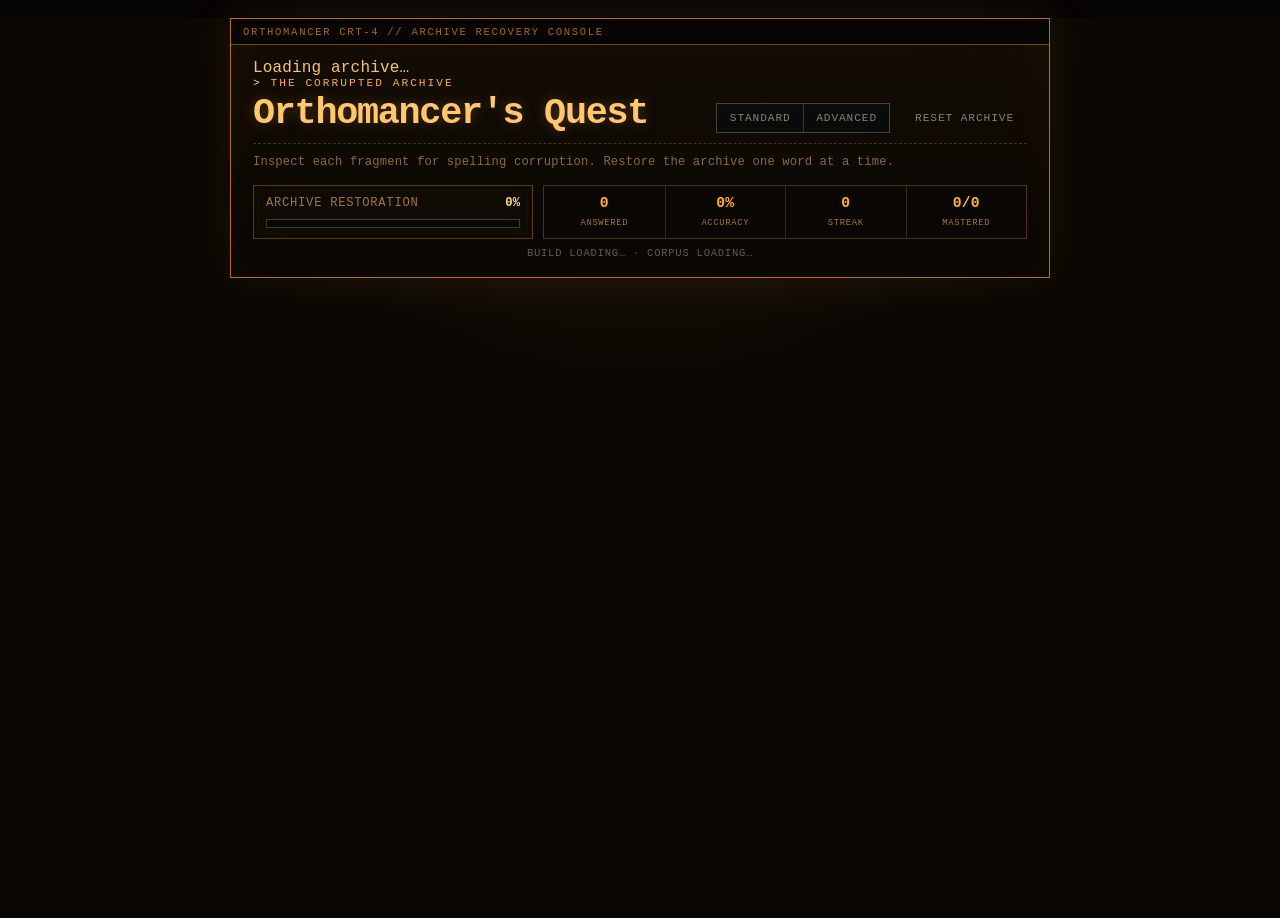
==== commit c230011c: "Add explicit startup home and reset shell" ====
--- a/index.html
+++ b/index.html
@@ -5,11 +5,13 @@
   <meta name="viewport" content="width=device-width, initial-scale=1">
   <meta name="theme-color" content="#090704">
   <title>Orthomancer's Quest</title>
-  <link rel="stylesheet" href="style.css?v=0.4.0">
-  <link rel="stylesheet" href="focus-terminal.css?v=1">
+  <link rel="stylesheet" href="style.css?app=orthomancer&v=0.5.0">
+  <link rel="stylesheet" href="focus-terminal.css?app=orthomancer&v=0.5.0">
 </head>
-<body>
+<body class="booting">
   <main class="app-shell">
+    <div class="boot-status" id="boot-status" role="status">Loading archive…</div>
+
     <div class="focus-top">
       <header>
         <div class="kicker">The Corrupted Archive</div>
@@ -20,13 +22,20 @@
           <button id="mode-standard" type="button">Standard</button>
           <button id="mode-advanced" type="button">Advanced</button>
         </div>
-        <button class="reset-button" id="reset-progress" type="button">Reset progress</button>
+        <button class="reset-button" id="reset-archive" type="button">Reset archive</button>
       </div>
     </div>
 
     <p class="subtitle">Inspect each fragment for spelling corruption. Restore the archive one word at a time.</p>
 
-    <section class="panel study-card" aria-live="polite">
+    <section class="panel home-card hidden" id="home-card" aria-live="polite">
+      <div class="home-kicker" id="home-kicker">Archive status</div>
+      <h2 id="home-title">Archive ready.</h2>
+      <p id="home-detail"></p>
+      <button class="next-button home-start" id="begin-study" type="button">Begin study</button>
+    </section>
+
+    <section class="panel study-card hidden" id="study-card" aria-live="polite">
       <p class="prompt" id="prompt"></p>
       <div class="sentences" id="sentences"></div>
       <div class="feedback hidden" id="feedback"></div>
@@ -69,9 +78,10 @@
     <p class="footer-note"><span id="build-version">Build loading…</span> · <span id="corpus-status">Corpus loading…</span></p>
   </main>
 
-  <script src="words.js?v=0.4.0"></script>
-  <script src="corpus-curation.js?v=0.4.0"></script>
-  <script src="game-core.js?v=0.4.0"></script>
-  <script src="app.js?v=0.4.0"></script>
+  <script src="words.js?app=orthomancer&v=0.5.0"></script>
+  <script src="corpus-curation.js?app=orthomancer&v=0.5.0"></script>
+  <script src="game-core.js?app=orthomancer&v=0.5.0"></script>
+  <script src="startup-state.js?app=orthomancer&v=0.5.0"></script>
+  <script src="app.js?app=orthomancer&v=0.5.0"></script>
 </body>
 </html>
